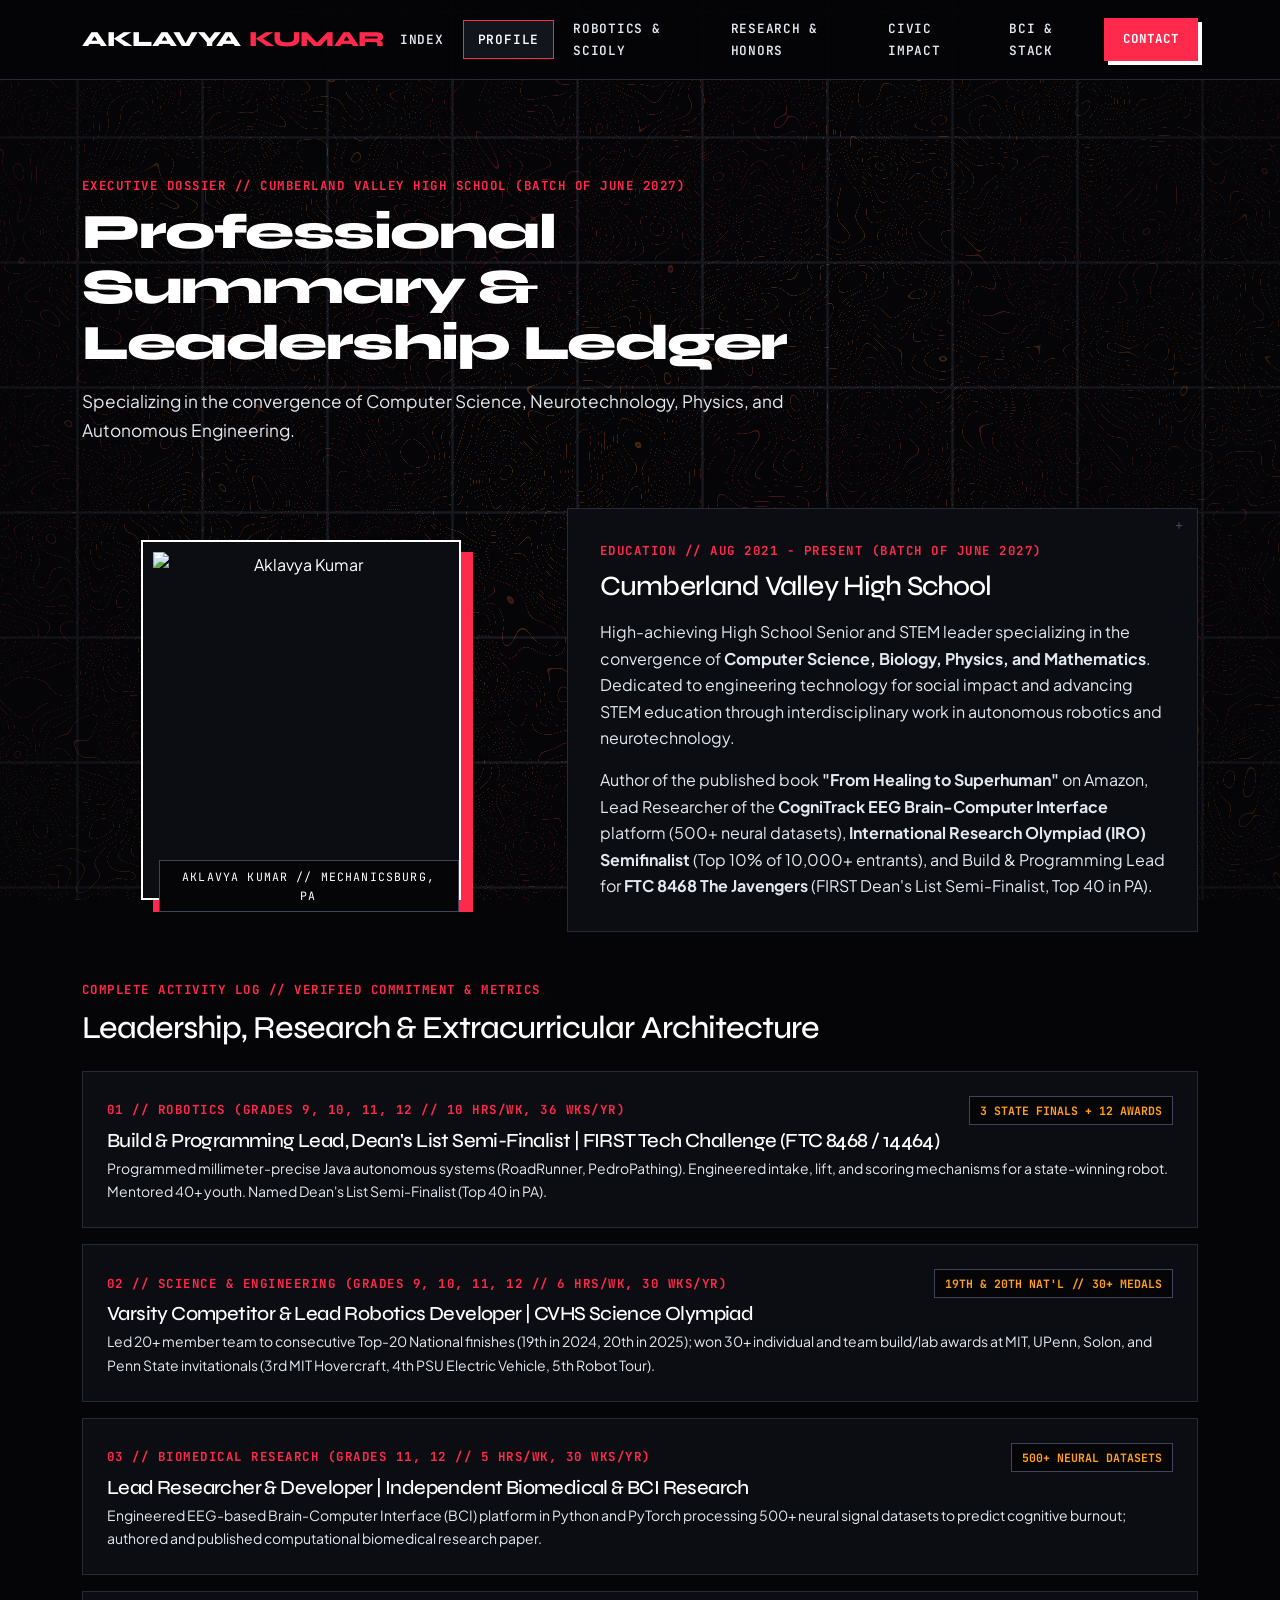
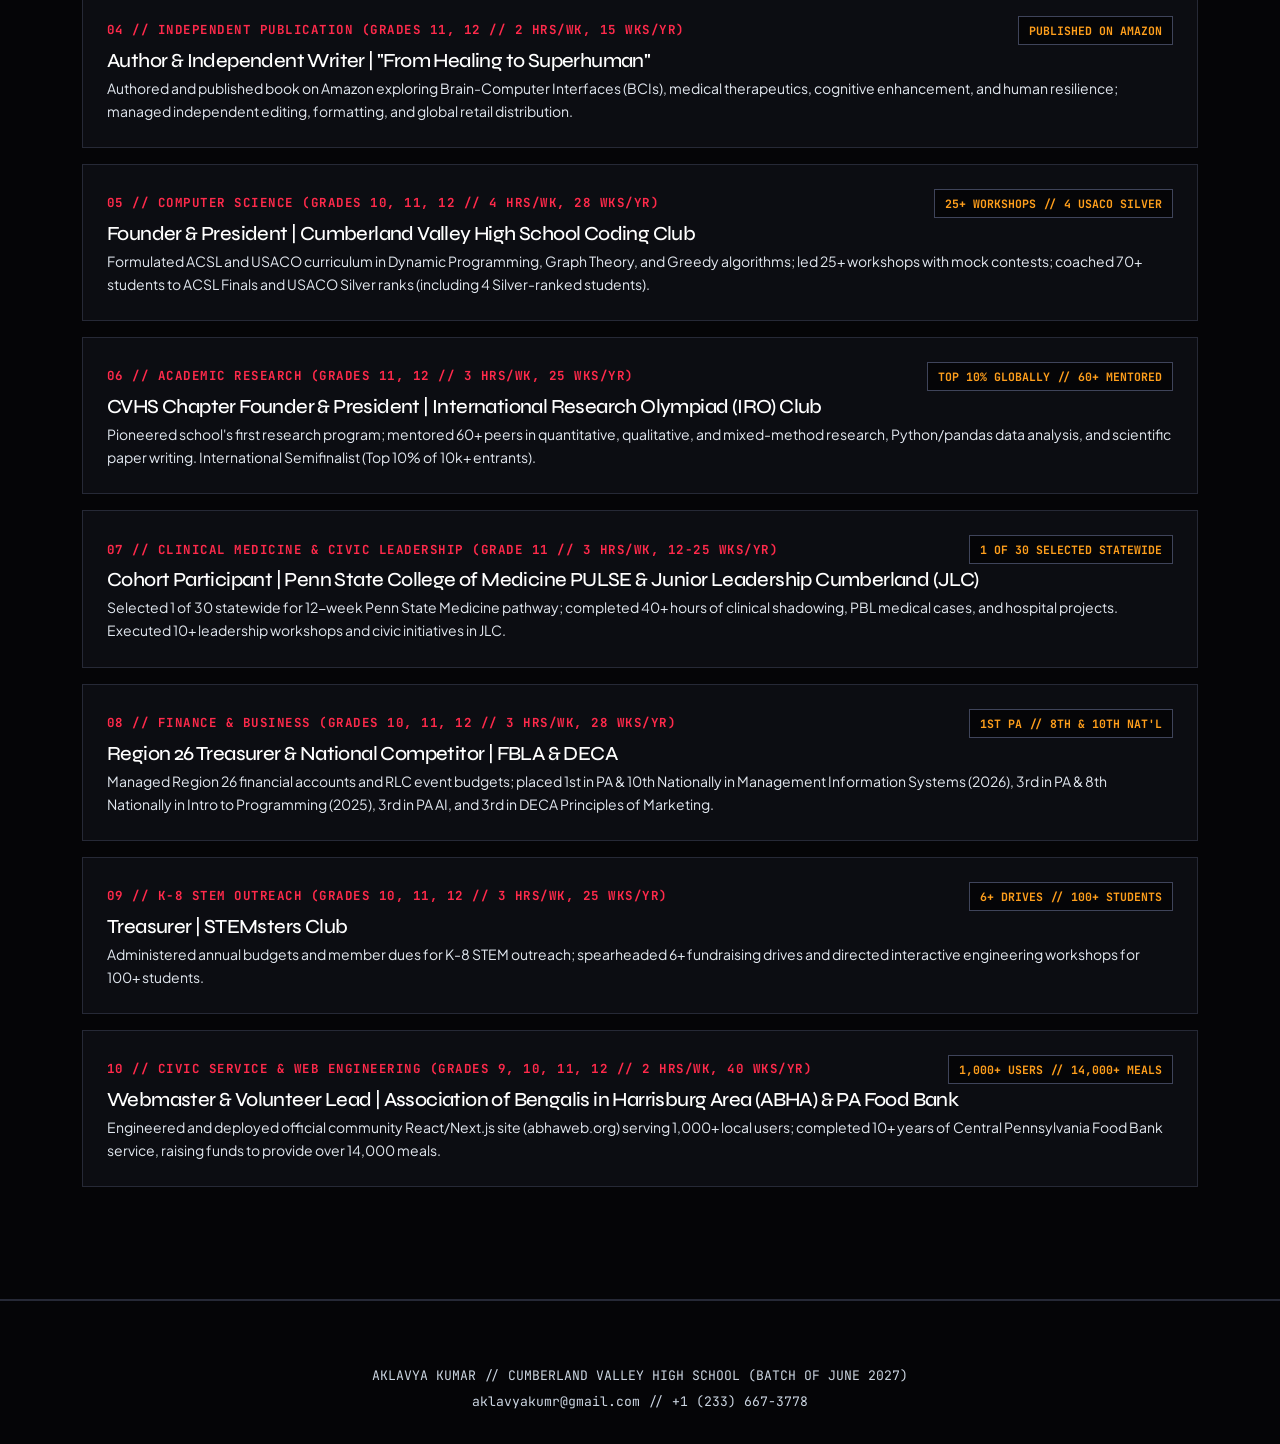
==== about.html @ c4efcb8f "Redesign with 3D WebGL GLSL topographic shader, solid architectural panels, and complete resume/Comm" ====
<!DOCTYPE html>
<html lang="en">
<head>
    <meta charset="UTF-8">
    <meta name="viewport" content="width=device-width, initial-scale=1.0">
    <meta name="description" content="About Aklavya Kumar | High School Senior (Batch of June 2027) at Cumberland Valley High School, Mechanicsburg PA. Complete Common App Activities & Executive Summary.">
    <title>Aklavya Kumar | Executive Profile &amp; Activity Ledger</title>

    <link rel="preconnect" href="https://fonts.googleapis.com">
    <link rel="preconnect" href="https://fonts.gstatic.com" crossorigin>
    <link href="https://fonts.googleapis.com/css2?family=JetBrains+Mono:wght@500;600;700&family=Plus+Jakarta+Sans:wght@400;500;600;700;800&family=Syne:wght@700;800&display=swap" rel="stylesheet">

    <link href="https://cdn.jsdelivr.net/npm/bootstrap@5.3.3/dist/css/bootstrap.min.css" rel="stylesheet">
    <link rel="stylesheet" href="https://cdnjs.cloudflare.com/ajax/libs/font-awesome/6.5.2/css/all.min.css">
    <link rel="stylesheet" href="style.css">
</head>
<body>
    <div id="scroll-progress-bar" class="scroll-progress-bar"></div>
    <canvas id="shader-canvas"></canvas>

    <!-- Navigation Bar -->
    <nav class="navbar-custom">
        <div class="container d-flex align-items-center justify-content-between">
            <a href="index.html" class="navbar-brand-custom">AKLAVYA <span>KUMAR</span></a>
            <div class="d-none d-lg-flex align-items-center gap-1">
                <a href="index.html" class="nav-link-custom">Index</a>
                <a href="about.html" class="nav-link-custom active">Profile</a>
                <a href="stem.html" class="nav-link-custom">Robotics &amp; SciOly</a>
                <a href="academics.html" class="nav-link-custom">Research &amp; Honors</a>
                <a href="community.html" class="nav-link-custom">Civic Impact</a>
                <a href="aspirations.html" class="nav-link-custom">BCI &amp; Stack</a>
            </div>
            <div class="d-flex align-items-center gap-2">
                <a href="contact.html" class="btn-arch-primary btn-arch-sm d-none d-sm-inline-flex">Contact</a>
                <button class="mobile-nav-toggle" id="mobile-nav-toggle" aria-label="Open navigation menu"><i class="fas fa-bars"></i></button>
            </div>
        </div>
    </nav>

    <!-- Mobile Navigation Drawer -->
    <div id="mobile-drawer-overlay" class="mobile-drawer-overlay"></div>
    <div id="mobile-drawer" class="mobile-drawer">
        <div class="mobile-drawer-header">
            <a href="index.html" class="navbar-brand-custom">AKLAVYA <span>KUMAR</span></a>
            <button id="mobile-drawer-close" class="mobile-drawer-close" aria-label="Close menu"><i class="fas fa-times"></i></button>
        </div>
        <div class="mobile-drawer-nav">
            <a href="index.html" class="mobile-drawer-link"><i class="fas fa-terminal"></i> Index</a>
            <a href="about.html" class="mobile-drawer-link active"><i class="fas fa-id-card"></i> Profile</a>
            <a href="stem.html" class="mobile-drawer-link"><i class="fas fa-gears"></i> Robotics &amp; SciOly</a>
            <a href="academics.html" class="mobile-drawer-link"><i class="fas fa-award"></i> Research &amp; Honors</a>
            <a href="community.html" class="mobile-drawer-link"><i class="fas fa-building-columns"></i> Civic Impact</a>
            <a href="aspirations.html" class="mobile-drawer-link"><i class="fas fa-wave-square"></i> BCI &amp; Stack</a>
            <a href="contact.html" class="mobile-drawer-link"><i class="fas fa-paper-plane"></i> Contact</a>
        </div>
        <div class="mobile-drawer-footer">
            <a href="contact.html" class="btn-arch-primary w-100 justify-content-center mb-3">Direct Inquiry</a>
        </div>
    </div>

    <section class="section-padding">
        <div class="container">
            <div class="section-header">
                <span class="mono-label">EXECUTIVE DOSSIER // CUMBERLAND VALLEY HIGH SCHOOL (BATCH OF JUNE 2027)</span>
                <h1 class="section-title">Professional Summary &amp; Leadership Ledger</h1>
                <p class="section-desc">Specializing in the convergence of Computer Science, Neurotechnology, Physics, and Autonomous Engineering.</p>
            </div>

            <!-- Portrait & Professional Summary -->
            <div class="row align-items-center g-4 g-lg-5 mb-5">
                <div class="col-lg-5 text-center order-1">
                    <div class="profile-frame">
                        <img src="img/aklavya.jpg" alt="Aklavya Kumar" class="profile-img-main">
                        <div class="profile-caption">AKLAVYA KUMAR // MECHANICSBURG, PA</div>
                    </div>
                </div>
                <div class="col-lg-7 order-2">
                    <div class="arch-panel">
                        <span class="mono-label">EDUCATION // AUG 2021 - PRESENT (BATCH OF JUNE 2027)</span>
                        <h2 class="h3 mb-3">Cumberland Valley High School</h2>
                        <p class="mb-3">
                            High-achieving High School Senior and STEM leader specializing in the convergence of <strong>Computer Science, Biology, Physics, and Mathematics</strong>. Dedicated to engineering technology for social impact and advancing STEM education through interdisciplinary work in autonomous robotics and neurotechnology.
                        </p>
                        <p class="mb-0">
                            Author of the published book <strong>"From Healing to Superhuman"</strong> on Amazon, Lead Researcher of the <strong>CogniTrack EEG Brain-Computer Interface</strong> platform (500+ neural datasets), <strong>International Research Olympiad (IRO) Semifinalist</strong> (Top 10% of 10,000+ entrants), and Build &amp; Programming Lead for <strong>FTC 8468 The Javengers</strong> (FIRST Dean's List Semi-Finalist, Top 40 in PA).
                        </p>
                    </div>
                </div>
            </div>

            <!-- Complete 10-Activity Ledger (From Common App & Resume PDFs) -->
            <div class="section-header mt-5 mb-4">
                <span class="mono-label">COMPLETE ACTIVITY LOG // VERIFIED COMMITMENT &amp; METRICS</span>
                <h2 class="h2">Leadership, Research &amp; Extracurricular Architecture</h2>
            </div>

            <div class="row g-3">
                <div class="col-12">
                    <div class="ledger-row">
                        <div class="d-flex flex-wrap justify-content-between align-items-center mb-1">
                            <span class="mono-label mb-0">01 // ROBOTICS (GRADES 9, 10, 11, 12 // 10 HRS/WK, 36 WKS/YR)</span>
                            <span class="ledger-badge">3 STATE FINALS + 12 AWARDS</span>
                        </div>
                        <h3 class="h5 text-white mb-1">Build &amp; Programming Lead, Dean's List Semi-Finalist | FIRST Tech Challenge (FTC 8468 / 14464)</h3>
                        <p class="mb-0 small">Programmed millimeter-precise Java autonomous systems (RoadRunner, PedroPathing). Engineered intake, lift, and scoring mechanisms for a state-winning robot. Mentored 40+ youth. Named Dean's List Semi-Finalist (Top 40 in PA).</p>
                    </div>

                    <div class="ledger-row">
                        <div class="d-flex flex-wrap justify-content-between align-items-center mb-1">
                            <span class="mono-label mb-0">02 // SCIENCE &amp; ENGINEERING (GRADES 9, 10, 11, 12 // 6 HRS/WK, 30 WKS/YR)</span>
                            <span class="ledger-badge">19TH &amp; 20TH NAT'L // 30+ MEDALS</span>
                        </div>
                        <h3 class="h5 text-white mb-1">Varsity Competitor &amp; Lead Robotics Developer | CVHS Science Olympiad</h3>
                        <p class="mb-0 small">Led 20+ member team to consecutive Top-20 National finishes (19th in 2024, 20th in 2025); won 30+ individual and team build/lab awards at MIT, UPenn, Solon, and Penn State invitationals (3rd MIT Hovercraft, 4th PSU Electric Vehicle, 5th Robot Tour).</p>
                    </div>

                    <div class="ledger-row">
                        <div class="d-flex flex-wrap justify-content-between align-items-center mb-1">
                            <span class="mono-label mb-0">03 // BIOMEDICAL RESEARCH (GRADES 11, 12 // 5 HRS/WK, 30 WKS/YR)</span>
                            <span class="ledger-badge">500+ NEURAL DATASETS</span>
                        </div>
                        <h3 class="h5 text-white mb-1">Lead Researcher &amp; Developer | Independent Biomedical &amp; BCI Research</h3>
                        <p class="mb-0 small">Engineered EEG-based Brain-Computer Interface (BCI) platform in Python and PyTorch processing 500+ neural signal datasets to predict cognitive burnout; authored and published computational biomedical research paper.</p>
                    </div>

                    <div class="ledger-row">
                        <div class="d-flex flex-wrap justify-content-between align-items-center mb-1">
                            <span class="mono-label mb-0">04 // INDEPENDENT PUBLICATION (GRADES 11, 12 // 2 HRS/WK, 15 WKS/YR)</span>
                            <span class="ledger-badge">PUBLISHED ON AMAZON</span>
                        </div>
                        <h3 class="h5 text-white mb-1">Author &amp; Independent Writer | "From Healing to Superhuman"</h3>
                        <p class="mb-0 small">Authored and published book on Amazon exploring Brain-Computer Interfaces (BCIs), medical therapeutics, cognitive enhancement, and human resilience; managed independent editing, formatting, and global retail distribution.</p>
                    </div>

                    <div class="ledger-row">
                        <div class="d-flex flex-wrap justify-content-between align-items-center mb-1">
                            <span class="mono-label mb-0">05 // COMPUTER SCIENCE (GRADES 10, 11, 12 // 4 HRS/WK, 28 WKS/YR)</span>
                            <span class="ledger-badge">25+ WORKSHOPS // 4 USACO SILVER</span>
                        </div>
                        <h3 class="h5 text-white mb-1">Founder &amp; President | Cumberland Valley High School Coding Club</h3>
                        <p class="mb-0 small">Formulated ACSL and USACO curriculum in Dynamic Programming, Graph Theory, and Greedy algorithms; led 25+ workshops with mock contests; coached 70+ students to ACSL Finals and USACO Silver ranks (including 4 Silver-ranked students).</p>
                    </div>

                    <div class="ledger-row">
                        <div class="d-flex flex-wrap justify-content-between align-items-center mb-1">
                            <span class="mono-label mb-0">06 // ACADEMIC RESEARCH (GRADES 11, 12 // 3 HRS/WK, 25 WKS/YR)</span>
                            <span class="ledger-badge">TOP 10% GLOBALLY // 60+ MENTORED</span>
                        </div>
                        <h3 class="h5 text-white mb-1">CVHS Chapter Founder &amp; President | International Research Olympiad (IRO) Club</h3>
                        <p class="mb-0 small">Pioneered school's first research program; mentored 60+ peers in quantitative, qualitative, and mixed-method research, Python/pandas data analysis, and scientific paper writing. International Semifinalist (Top 10% of 10k+ entrants).</p>
                    </div>

                    <div class="ledger-row">
                        <div class="d-flex flex-wrap justify-content-between align-items-center mb-1">
                            <span class="mono-label mb-0">07 // CLINICAL MEDICINE &amp; CIVIC LEADERSHIP (GRADE 11 // 3 HRS/WK, 12-25 WKS/YR)</span>
                            <span class="ledger-badge">1 OF 30 SELECTED STATEWIDE</span>
                        </div>
                        <h3 class="h5 text-white mb-1">Cohort Participant | Penn State College of Medicine PULSE &amp; Junior Leadership Cumberland (JLC)</h3>
                        <p class="mb-0 small">Selected 1 of 30 statewide for 12-week Penn State Medicine pathway; completed 40+ hours of clinical shadowing, PBL medical cases, and hospital projects. Executed 10+ leadership workshops and civic initiatives in JLC.</p>
                    </div>

                    <div class="ledger-row">
                        <div class="d-flex flex-wrap justify-content-between align-items-center mb-1">
                            <span class="mono-label mb-0">08 // FINANCE &amp; BUSINESS (GRADES 10, 11, 12 // 3 HRS/WK, 28 WKS/YR)</span>
                            <span class="ledger-badge">1ST PA // 8TH &amp; 10TH NAT'L</span>
                        </div>
                        <h3 class="h5 text-white mb-1">Region 26 Treasurer &amp; National Competitor | FBLA &amp; DECA</h3>
                        <p class="mb-0 small">Managed Region 26 financial accounts and RLC event budgets; placed 1st in PA &amp; 10th Nationally in Management Information Systems (2026), 3rd in PA &amp; 8th Nationally in Intro to Programming (2025), 3rd in PA AI, and 3rd in DECA Principles of Marketing.</p>
                    </div>

                    <div class="ledger-row">
                        <div class="d-flex flex-wrap justify-content-between align-items-center mb-1">
                            <span class="mono-label mb-0">09 // K-8 STEM OUTREACH (GRADES 10, 11, 12 // 3 HRS/WK, 25 WKS/YR)</span>
                            <span class="ledger-badge">6+ DRIVES // 100+ STUDENTS</span>
                        </div>
                        <h3 class="h5 text-white mb-1">Treasurer | STEMsters Club</h3>
                        <p class="mb-0 small">Administered annual budgets and member dues for K-8 STEM outreach; spearheaded 6+ fundraising drives and directed interactive engineering workshops for 100+ students.</p>
                    </div>

                    <div class="ledger-row">
                        <div class="d-flex flex-wrap justify-content-between align-items-center mb-1">
                            <span class="mono-label mb-0">10 // CIVIC SERVICE &amp; WEB ENGINEERING (GRADES 9, 10, 11, 12 // 2 HRS/WK, 40 WKS/YR)</span>
                            <span class="ledger-badge">1,000+ USERS // 14,000+ MEALS</span>
                        </div>
                        <h3 class="h5 text-white mb-1">Webmaster &amp; Volunteer Lead | Association of Bengalis in Harrisburg Area (ABHA) &amp; PA Food Bank</h3>
                        <p class="mb-0 small">Engineered and deployed official community React/Next.js site (abhaweb.org) serving 1,000+ local users; completed 10+ years of Central Pennsylvania Food Bank service, raising funds to provide over 14,000 meals.</p>
                    </div>
                </div>
            </div>
        </div>
    </section>

    <button id="back-to-top" aria-label="Back to top"><i class="fas fa-arrow-up"></i></button>

    <footer>
        <div class="container text-center">
            <p class="mono-meta mb-1">AKLAVYA KUMAR // CUMBERLAND VALLEY HIGH SCHOOL (BATCH OF JUNE 2027)</p>
            <p class="mono-meta mb-0">aklavyakumr@gmail.com // +1 (233) 667-3778</p>
        </div>
    </footer>

    <script src="https://cdn.jsdelivr.net/npm/bootstrap@5.3.3/dist/js/bootstrap.bundle.min.js"></script>
    <script src="main.js"></script>
</body>
</html>
---- style.css ----
/* ==========================================================================
   Aklavya Kumar Portfolio - Architectural High-Contrast Design System
   Powered by Real-Time 3D WebGL GLSL Shaders & Strict Anti-Cliche Typography
   ========================================================================== */

:root {
    /* High-Contrast Architectural Palette (Zero Purple/Blue Gradients, Zero Low-Contrast) */
    --bg-obsidian: #050507;
    --bg-panel: #0c0d12;
    --bg-panel-elevated: #13151d;
    --bg-surface-solid: #090a0e;

    --accent-crimson: #ff2a4b;
    --accent-amber: #ff9f1c;
    --accent-emerald: #10b981;

    --text-pure: #ffffff;
    --text-high: #e2e8f0;
    --text-mid: #cbd5e1;

    --border-hairline: #262936;
    --border-strong: #3f445a;
    --border-active: #ff2a4b;

    /* Typography: Syne + Plus Jakarta Sans + JetBrains Mono (No Inter, No Space Grotesk) */
    --font-display: 'Syne', sans-serif;
    --font-sans: 'Plus Jakarta Sans', sans-serif;
    --font-mono: 'JetBrains Mono', monospace;

    /* Strict 8px Spatial Grid System */
    --space-1: 8px;
    --space-2: 16px;
    --space-3: 24px;
    --space-4: 32px;
    --space-6: 48px;
    --space-8: 64px;
    --space-12: 96px;
}

/* --- Global Reset & Strict Viewport Lock --- */
*, *::before, *::after {
    box-sizing: border-box;
    margin: 0;
    padding: 0;
}

html {
    scroll-behavior: smooth;
    font-size: 16px;
    overflow-x: hidden !important;
    max-width: 100vw;
    width: 100%;
    background-color: var(--bg-obsidian);
}

body {
    background-color: var(--bg-obsidian);
    color: var(--text-pure);
    font-family: var(--font-sans);
    line-height: 1.65;
    overflow-x: hidden !important;
    max-width: 100vw;
    width: 100%;
    position: relative;
    padding-top: 80px;
    -webkit-font-smoothing: antialiased;
}

section, header, footer, nav {
    max-width: 100vw;
    overflow-x: hidden;
    position: relative;
    z-index: 2;
}

/* --- Real-Time 3D WebGL GLSL Shader Canvas --- */
#shader-canvas {
    position: fixed;
    top: 0;
    left: 0;
    width: 100vw;
    height: 100vh;
    pointer-events: none;
    z-index: 0;
    display: block;
}

/* Top Progress Bar (Solid Crimson, No Purple/Blue Gradient) */
.scroll-progress-bar {
    position: fixed;
    top: 0;
    left: 0;
    height: 3px;
    background: var(--accent-crimson);
    z-index: 3000;
    width: 0%;
}

/* --- High-Contrast Typography (Zero Gradient Hero Text, Zero Serif Italics) --- */
h1, h2, h3, h4, h5, h6 {
    font-family: var(--font-display);
    font-weight: 800;
    color: var(--text-pure);
    letter-spacing: -0.03em;
    line-height: 1.12;
    word-wrap: break-word;
}

p, li {
    color: var(--text-high);
    font-size: 1rem;
}

a {
    color: var(--text-pure);
    text-decoration: none;
    transition: transform 0.15s ease, border-color 0.15s ease, background-color 0.15s ease, color 0.15s ease;
}

.mono-label {
    font-family: var(--font-mono);
    font-size: 0.78rem;
    text-transform: uppercase;
    letter-spacing: 0.12em;
    color: var(--accent-crimson);
    font-weight: 700;
    display: block;
    margin-bottom: var(--space-1);
}

.mono-meta {
    font-family: var(--font-mono);
    font-size: 0.82rem;
    color: var(--text-mid);
}

/* --- Architectural Solid Panels (Zero Glassmorphism, Zero Colored Left Borders) --- */
.arch-panel {
    background-color: var(--bg-panel);
    border: 1px solid var(--border-hairline);
    padding: var(--space-4);
    position: relative;
    transition: transform 0.2s cubic-bezier(0.16, 1, 0.3, 1), border-color 0.2s ease, box-shadow 0.2s ease;
}

.arch-panel:hover {
    border-color: var(--border-active);
    transform: translateY(-4px);
    box-shadow: 6px 6px 0px var(--accent-crimson);
}

/* Corner Technical Crosshairs on Panels */
.arch-panel::after {
    content: '+';
    position: absolute;
    top: 10px;
    right: 14px;
    font-family: var(--font-mono);
    font-size: 0.85rem;
    color: var(--border-strong);
    line-height: 1;
    pointer-events: none;
}

.arch-panel:hover::after {
    color: var(--accent-crimson);
}

/* --- Navigation Bar (Solid Architectural Header) --- */
.navbar-custom {
    position: fixed;
    top: 0;
    left: 0;
    right: 0;
    height: 80px;
    background-color: rgba(5, 5, 7, 0.94);
    border-bottom: 1px solid var(--border-hairline);
    z-index: 2000;
    display: flex;
    align-items: center;
}

.navbar-brand-custom {
    font-family: var(--font-display);
    font-size: 1.35rem;
    font-weight: 800;
    color: var(--text-pure);
    letter-spacing: -0.02em;
    display: flex;
    align-items: center;
    gap: 8px;
}

.navbar-brand-custom span {
    color: var(--accent-crimson);
}

.nav-link-custom {
    font-family: var(--font-mono);
    color: var(--text-high);
    font-weight: 600;
    font-size: 0.8rem;
    text-transform: uppercase;
    letter-spacing: 0.06em;
    padding: 8px 14px;
    border: 1px solid transparent;
}

.nav-link-custom:hover,
.nav-link-custom.active {
    color: var(--text-pure);
    background-color: var(--bg-panel-elevated);
    border-color: var(--accent-crimson);
}

/* --- Tactile Mechanical Buttons (No Button Fade on Hover) --- */
.btn-arch-primary {
    background-color: var(--accent-crimson);
    color: var(--text-pure) !important;
    font-family: var(--font-mono);
    font-weight: 700;
    font-size: 0.85rem;
    text-transform: uppercase;
    letter-spacing: 0.08em;
    padding: 14px 28px;
    border: 1px solid var(--accent-crimson);
    display: inline-flex;
    align-items: center;
    gap: 10px;
    cursor: pointer;
    box-shadow: 4px 4px 0px #ffffff;
}

.btn-arch-primary:hover {
    background-color: #ffffff;
    color: var(--bg-obsidian) !important;
    border-color: #ffffff;
    transform: translate(-2px, -2px);
    box-shadow: 6px 6px 0px var(--accent-crimson);
}

.btn-arch-secondary {
    background-color: var(--bg-panel);
    color: var(--text-pure) !important;
    font-family: var(--font-mono);
    font-weight: 700;
    font-size: 0.85rem;
    text-transform: uppercase;
    letter-spacing: 0.08em;
    padding: 14px 28px;
    border: 1px solid var(--border-strong);
    display: inline-flex;
    align-items: center;
    gap: 10px;
    cursor: pointer;
}

.btn-arch-secondary:hover {
    border-color: var(--text-pure);
    background-color: var(--bg-panel-elevated);
    transform: translate(-2px, -2px);
    box-shadow: 4px 4px 0px var(--accent-crimson);
}

.btn-arch-sm {
    padding: 10px 18px;
    font-size: 0.78rem;
}

/* --- Mobile Navigation Drawer --- */
.mobile-nav-toggle {
    display: none;
    background-color: var(--bg-panel);
    border: 1px solid var(--border-strong);
    color: var(--text-pure);
    width: 44px;
    height: 44px;
    font-size: 1.15rem;
    cursor: pointer;
    align-items: center;
    justify-content: center;
}

.mobile-nav-toggle:hover {
    border-color: var(--accent-crimson);
    color: var(--accent-crimson);
}

.mobile-drawer-overlay {
    position: fixed;
    inset: 0;
    background-color: rgba(0, 0, 0, 0.85);
    z-index: 2400;
    opacity: 0;
    visibility: hidden;
    transition: opacity 0.25s ease;
}

.mobile-drawer-overlay.active {
    opacity: 1;
    visibility: visible;
}

.mobile-drawer {
    position: fixed;
    top: 0;
    right: 0;
    width: 300px;
    max-width: 84vw;
    height: 100vh;
    background-color: var(--bg-panel);
    border-left: 2px solid var(--accent-crimson);
    z-index: 2500;
    padding: var(--space-3);
    display: flex;
    flex-direction: column;
    justify-content: space-between;
    transform: translateX(100%);
    transition: transform 0.25s cubic-bezier(0.16, 1, 0.3, 1);
    overflow-y: auto;
}

.mobile-drawer.active {
    transform: translateX(0);
}

.mobile-drawer-header {
    display: flex;
    align-items: center;
    justify-content: space-between;
    padding-bottom: var(--space-2);
    border-bottom: 1px solid var(--border-hairline);
}

.mobile-drawer-close {
    background-color: var(--bg-panel-elevated);
    border: 1px solid var(--border-strong);
    color: var(--text-pure);
    width: 38px;
    height: 38px;
    cursor: pointer;
    display: flex;
    align-items: center;
    justify-content: center;
}

.mobile-drawer-nav {
    display: flex;
    flex-direction: column;
    gap: 8px;
    margin: var(--space-3) 0;
}

.mobile-drawer-link {
    font-family: var(--font-mono);
    color: var(--text-high);
    font-weight: 700;
    font-size: 0.9rem;
    text-transform: uppercase;
    padding: 12px 16px;
    border: 1px solid transparent;
    display: flex;
    align-items: center;
    gap: 12px;
}

.mobile-drawer-link i {
    width: 20px;
    color: var(--accent-crimson);
}

.mobile-drawer-link:hover,
.mobile-drawer-link.active {
    color: var(--text-pure);
    background-color: var(--bg-panel-elevated);
    border-color: var(--accent-crimson);
}

.mobile-drawer-footer {
    padding-top: var(--space-2);
    border-top: 1px solid var(--border-hairline);
}

/* --- Hero Section (No Badge Above Headline, Solid High-Contrast Headline) --- */
.hero-section {
    min-height: calc(100vh - 80px);
    display: flex;
    align-items: center;
    padding: var(--space-8) 0;
    border-bottom: 1px solid var(--border-hairline);
}

.hero-title {
    font-size: clamp(2.4rem, 5.2vw, 4.4rem);
    color: var(--text-pure);
    margin-bottom: var(--space-2);
    letter-spacing: -0.035em;
}

.hero-title .accent-solid {
    color: var(--accent-crimson);
    text-decoration: underline;
    text-decoration-thickness: 4px;
    text-underline-offset: 8px;
}

.hero-subtitle {
    font-family: var(--font-mono);
    font-size: 1.05rem;
    color: var(--accent-amber);
    font-weight: 600;
    min-height: 2rem;
    margin-bottom: var(--space-3);
}

.hero-bio {
    color: var(--text-high);
    font-size: 1.08rem;
    max-width: 640px;
    margin-bottom: var(--space-4);
    line-height: 1.7;
}

/* Architectural Portrait Frame */
.profile-frame {
    position: relative;
    width: 320px;
    height: 360px;
    max-width: 85vw;
    margin: 0 auto;
    border: 2px solid var(--text-pure);
    background-color: var(--bg-panel);
    padding: 10px;
    box-shadow: 12px 12px 0px var(--accent-crimson);
}

.profile-img-main {
    width: 100%;
    height: 100%;
    object-fit: cover;
    display: block;
    filter: contrast(1.06);
}

.profile-caption {
    font-family: var(--font-mono);
    font-size: 0.72rem;
    text-transform: uppercase;
    letter-spacing: 0.1em;
    background-color: var(--bg-obsidian);
    color: var(--text-pure);
    border: 1px solid var(--border-strong);
    padding: 6px 12px;
    position: absolute;
    bottom: -14px;
    left: 16px;
}

/* --- Telemetry Ledger Bar (Replaces Generic Stat Boxes) --- */
.telemetry-bar {
    background-color: var(--bg-surface-solid);
    border-bottom: 1px solid var(--border-hairline);
    padding: var(--space-4) 0;
}

.telemetry-grid {
    display: grid;
    grid-template-columns: repeat(6, 1fr);
    border: 1px solid var(--border-hairline);
    background-color: var(--bg-panel);
}

.telemetry-cell {
    padding: var(--space-3);
    border-right: 1px solid var(--border-hairline);
    text-align: left;
}

.telemetry-cell:last-child {
    border-right: none;
}

.telemetry-num {
    font-family: var(--font-display);
    font-size: 2.2rem;
    font-weight: 800;
    color: var(--text-pure);
    line-height: 1;
    margin-bottom: 6px;
}

.telemetry-num span {
    color: var(--accent-crimson);
}

.telemetry-label {
    font-family: var(--font-mono);
    font-size: 0.72rem;
    color: var(--text-mid);
    text-transform: uppercase;
    letter-spacing: 0.06em;
}

/* --- Section Formatting (Strict 96px Vertical Spacing, No Scroll Fade-In) --- */
.section-padding {
    padding: var(--space-12) 0;
    border-bottom: 1px solid var(--border-hairline);
}

.section-header {
    margin-bottom: var(--space-8);
    max-width: 780px;
}

.section-title {
    font-size: clamp(2rem, 4vw, 3.1rem);
    color: var(--text-pure);
    margin-bottom: var(--space-2);
}

.section-desc {
    color: var(--text-high);
    font-size: 1.08rem;
}

/* --- Projects Showcase Hub --- */
.showcase-controls {
    display: flex;
    flex-wrap: wrap;
    align-items: center;
    justify-content: space-between;
    gap: var(--space-2);
    margin-bottom: var(--space-6);
    padding: var(--space-2);
    background-color: var(--bg-panel);
    border: 1px solid var(--border-hairline);
}

.filter-pills {
    display: flex;
    flex-wrap: wrap;
    gap: 8px;
}

.filter-btn {
    background-color: var(--bg-obsidian);
    border: 1px solid var(--border-strong);
    color: var(--text-high);
    font-family: var(--font-mono);
    padding: 8px 16px;
    font-weight: 600;
    font-size: 0.78rem;
    text-transform: uppercase;
    letter-spacing: 0.05em;
    cursor: pointer;
}

.filter-btn:hover,
.filter-btn.active {
    background-color: var(--accent-crimson);
    border-color: var(--accent-crimson);
    color: var(--text-pure);
}

.search-box {
    position: relative;
    min-width: 280px;
}

.search-box input {
    width: 100%;
    background-color: var(--bg-obsidian);
    border: 1px solid var(--border-strong);
    padding: 9px 16px 9px 38px;
    color: var(--text-pure);
    font-family: var(--font-mono);
    font-size: 0.82rem;
    outline: none;
}

.search-box input:focus {
    border-color: var(--accent-crimson);
}

.search-box i {
    position: absolute;
    left: 14px;
    top: 50%;
    transform: translateY(-50%);
    color: var(--text-mid);
    font-size: 0.85rem;
}

/* Architectural Project Card */
.project-card {
    height: 100%;
    display: flex;
    flex-direction: column;
    background-color: var(--bg-panel);
    border: 1px solid var(--border-hairline);
    padding: 0;
    transition: transform 0.2s ease, border-color 0.2s ease, box-shadow 0.2s ease;
}

.project-card:hover {
    border-color: var(--accent-crimson);
    transform: translateY(-4px);
    box-shadow: 6px 6px 0px var(--accent-crimson);
}

.project-img-wrapper {
    position: relative;
    height: 210px;
    overflow: hidden;
    border-bottom: 1px solid var(--border-hairline);
    background-color: var(--bg-obsidian);
}

.project-img {
    width: 100%;
    height: 100%;
    object-fit: cover;
    transition: transform 0.4s ease;
}

.project-card:hover .project-img {
    transform: scale(1.04);
}

.project-status-badge {
    position: absolute;
    top: 12px;
    right: 12px;
    background-color: var(--bg-obsidian);
    border: 1px solid var(--accent-crimson);
    color: var(--text-pure);
    font-family: var(--font-mono);
    padding: 4px 10px;
    font-size: 0.7rem;
    font-weight: 700;
    text-transform: uppercase;
}

.project-body {
    padding: var(--space-3);
    display: flex;
    flex-direction: column;
    flex-grow: 1;
}

.project-category-tag {
    font-family: var(--font-mono);
    color: var(--accent-crimson);
    font-size: 0.72rem;
    font-weight: 700;
    text-transform: uppercase;
    letter-spacing: 0.08em;
    margin-bottom: 6px;
}

.project-title {
    font-size: 1.25rem;
    margin-bottom: 10px;
    color: var(--text-pure);
}

.project-desc {
    color: var(--text-high);
    font-size: 0.92rem;
    margin-bottom: var(--space-2);
    flex-grow: 1;
}

.tech-tags {
    display: flex;
    flex-wrap: wrap;
    gap: 6px;
    margin-bottom: var(--space-3);
}

.tech-pill {
    background-color: var(--bg-obsidian);
    border: 1px solid var(--border-strong);
    color: var(--text-mid);
    font-family: var(--font-mono);
    padding: 3px 8px;
    font-size: 0.72rem;
    font-weight: 600;
}

.btn-project-details {
    background-color: var(--bg-obsidian);
    border: 1px solid var(--text-pure);
    color: var(--text-pure);
    font-family: var(--font-mono);
    padding: 10px 14px;
    font-weight: 700;
    font-size: 0.78rem;
    text-transform: uppercase;
    letter-spacing: 0.06em;
    width: 100%;
    cursor: pointer;
    display: flex;
    align-items: center;
    justify-content: center;
    gap: 8px;
}

.btn-project-details:hover {
    background-color: var(--accent-crimson);
    border-color: var(--accent-crimson);
    color: var(--text-pure);
}

/* --- Structured Ledger Table (For Activities & Honors) --- */
.ledger-row {
    background-color: var(--bg-panel);
    border: 1px solid var(--border-hairline);
    padding: var(--space-3);
    margin-bottom: var(--space-2);
    transition: border-color 0.2s ease, transform 0.2s ease;
}

.ledger-row:hover {
    border-color: var(--accent-crimson);
    transform: translateX(4px);
}

.ledger-badge {
    font-family: var(--font-mono);
    font-size: 0.72rem;
    text-transform: uppercase;
    padding: 4px 10px;
    background-color: var(--bg-obsidian);
    border: 1px solid var(--border-strong);
    color: var(--accent-amber);
    font-weight: 700;
}

/* --- Project Modal --- */
.modal-overlay {
    position: fixed;
    inset: 0;
    background-color: rgba(0, 0, 0, 0.9);
    z-index: 3000;
    display: flex;
    align-items: center;
    justify-content: center;
    padding: var(--space-2);
    opacity: 0;
    visibility: hidden;
    transition: opacity 0.2s ease;
}

.modal-overlay.active {
    opacity: 1;
    visibility: visible;
}

.modal-content-arch {
    background-color: var(--bg-panel);
    border: 2px solid var(--accent-crimson);
    max-width: 720px;
    width: 100%;
    max-height: 90vh;
    overflow-y: auto;
    padding: var(--space-4);
    position: relative;
    box-shadow: 12px 12px 0px #000000;
}

.modal-close-btn {
    position: absolute;
    top: 16px;
    right: 16px;
    background-color: var(--bg-obsidian);
    border: 1px solid var(--border-strong);
    color: var(--text-pure);
    width: 36px;
    height: 36px;
    cursor: pointer;
    display: flex;
    align-items: center;
    justify-content: center;
}

.modal-close-btn:hover {
    background-color: var(--accent-crimson);
    border-color: var(--accent-crimson);
}

/* --- Skill Bars (High-Contrast Solid Fill) --- */
.skill-bar-wrapper {
    margin-bottom: var(--space-3);
}

.skill-header {
    display: flex;
    justify-content: space-between;
    margin-bottom: 8px;
    font-family: var(--font-mono);
    font-weight: 700;
    font-size: 0.85rem;
    color: var(--text-pure);
}

.skill-progress-bg {
    height: 10px;
    background-color: var(--bg-obsidian);
    border: 1px solid var(--border-strong);
    overflow: hidden;
}

.skill-progress-fill {
    height: 100%;
    background-color: var(--accent-crimson);
    width: 0%;
    transition: width 1s cubic-bezier(0.16, 1, 0.3, 1);
}

/* --- Contact Form --- */
.form-control-custom {
    background-color: var(--bg-obsidian);
    border: 1px solid var(--border-strong);
    padding: 14px 16px;
    color: var(--text-pure);
    font-family: var(--font-sans);
    width: 100%;
    outline: none;
    margin-bottom: var(--space-2);
}

.form-control-custom:focus {
    border-color: var(--accent-crimson);
}

/* --- Back to Top Button --- */
#back-to-top {
    position: fixed;
    bottom: 24px;
    right: 24px;
    width: 46px;
    height: 46px;
    background-color: var(--bg-panel);
    border: 1px solid var(--accent-crimson);
    color: var(--text-pure);
    display: flex;
    align-items: center;
    justify-content: center;
    font-size: 1.1rem;
    cursor: pointer;
    z-index: 2000;
    opacity: 0;
    visibility: hidden;
    box-shadow: 4px 4px 0px var(--accent-crimson);
}

#back-to-top.active {
    opacity: 1;
    visibility: visible;
}

#back-to-top:hover {
    background-color: var(--accent-crimson);
}

/* --- Footer --- */
footer {
    background-color: var(--bg-obsidian);
    border-top: 1px solid var(--border-hairline);
    padding: var(--space-8) 0 var(--space-4);
    text-align: center;
}

.social-links {
    display: flex;
    justify-content: center;
    gap: 12px;
    margin-bottom: var(--space-3);
}

.social-icon-btn {
    width: 44px;
    height: 44px;
    background-color: var(--bg-panel);
    border: 1px solid var(--border-strong);
    color: var(--text-pure);
    display: flex;
    align-items: center;
    justify-content: center;
    font-size: 1.1rem;
}

.social-icon-btn:hover {
    background-color: var(--accent-crimson);
    border-color: var(--accent-crimson);
    color: var(--text-pure);
    transform: translateY(-2px);
}

/* --- Responsive Breakpoints --- */
@media (max-width: 991px) {
    body { padding-top: 72px; }
    .mobile-nav-toggle { display: flex; }
    .hero-section { text-align: center; padding: var(--space-6) 0; }
    .hero-bio { margin: 0 auto var(--space-4); }
    .profile-frame { width: 260px; height: 290px; margin-bottom: var(--space-3); }
    .telemetry-grid { grid-template-columns: repeat(2, 1fr); }
    .telemetry-cell { border-bottom: 1px solid var(--border-hairline); }
    .showcase-controls { flex-direction: column; align-items: stretch; }
    .search-box { min-width: 100%; width: 100%; }
    .filter-pills {
        overflow-x: auto;
        white-space: nowrap;
        padding-bottom: 6px;
        flex-wrap: nowrap;
    }
    .filter-pills::-webkit-scrollbar { display: none; }
}

@media (max-width: 576px) {
    .hero-title { font-size: 2.15rem; }
    .section-padding { padding: var(--space-8) 0; }
    .btn-arch-primary, .btn-arch-secondary { width: 100%; justify-content: center; }
    .container { padding-left: 16px; padding-right: 16px; }
}
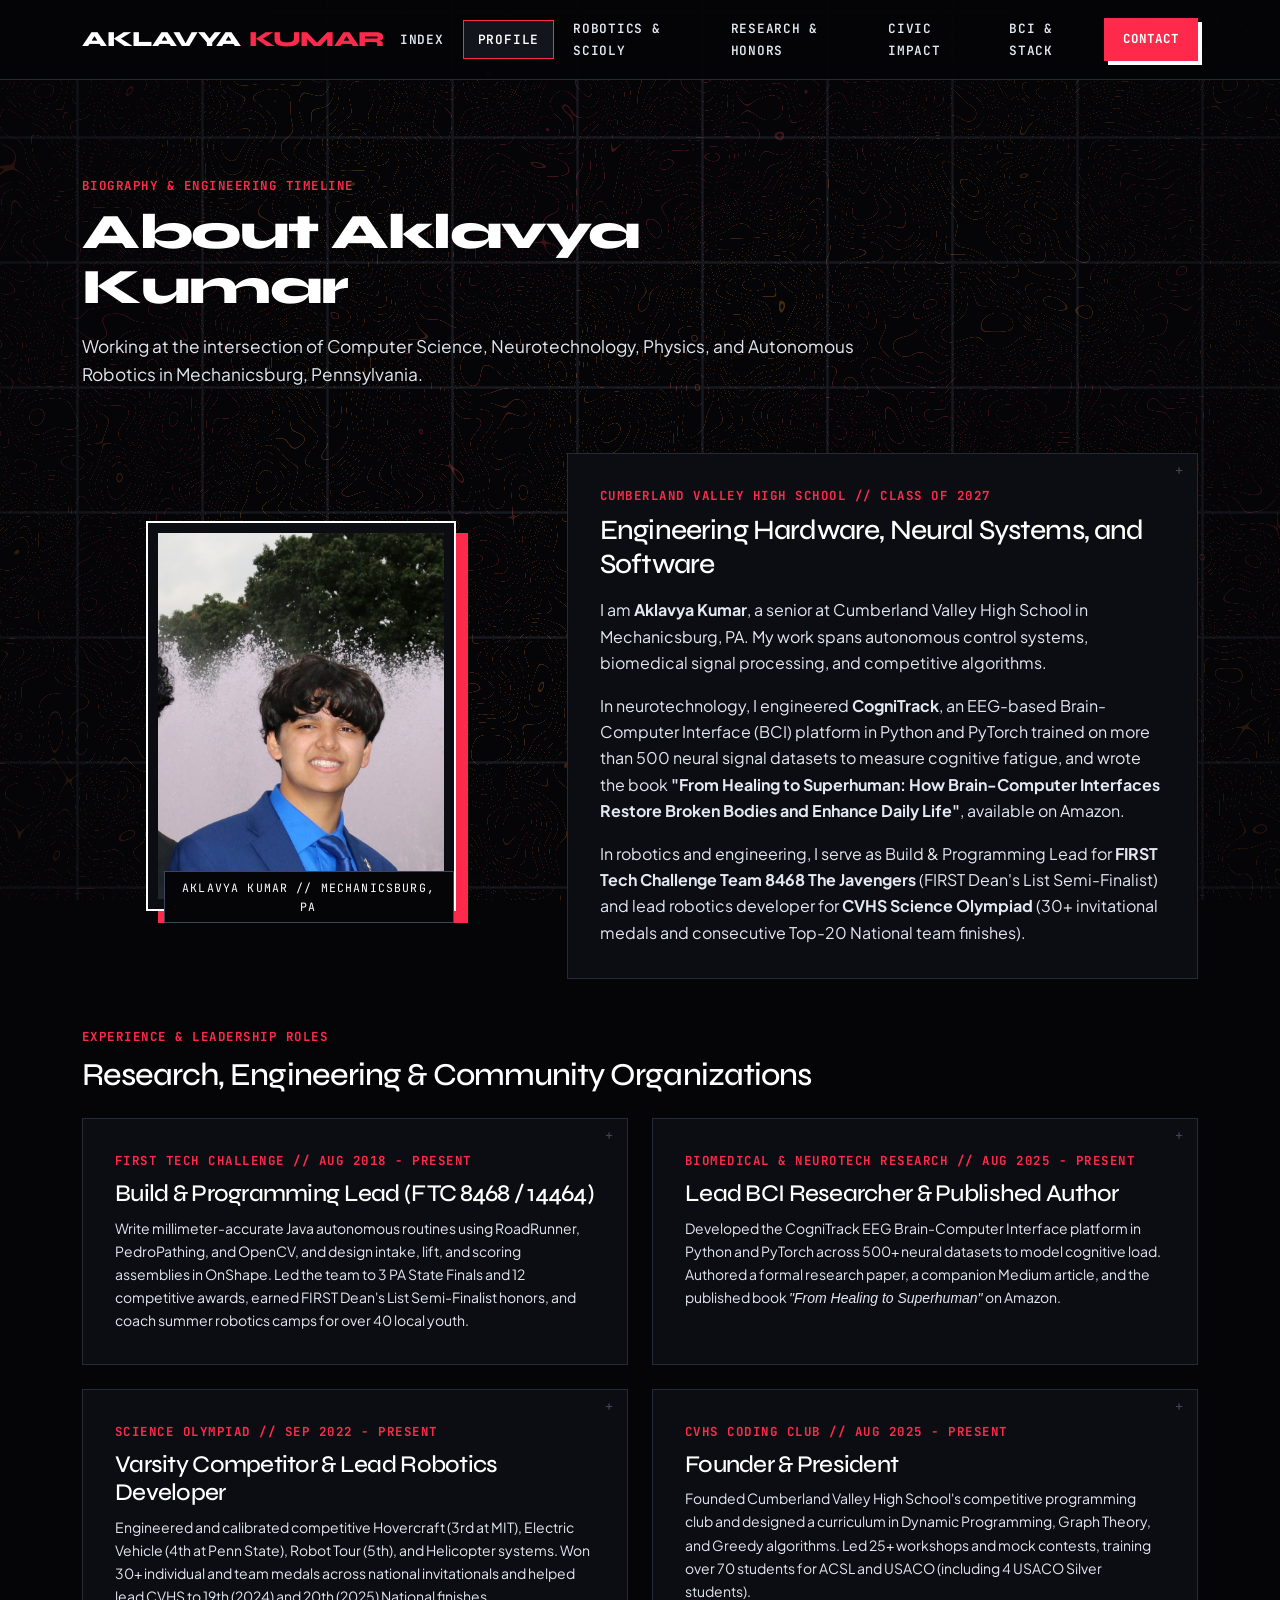
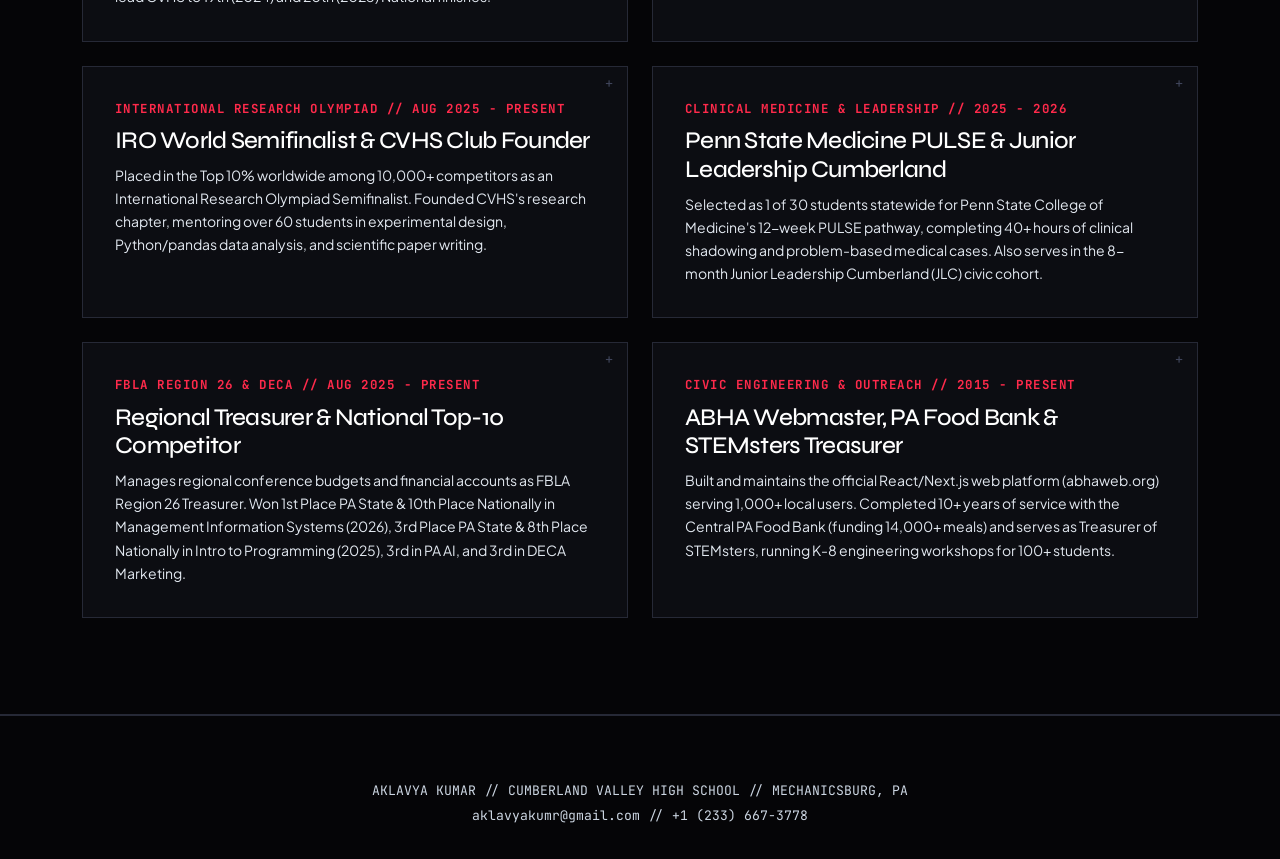
==== commit 16a75f77: "Add book cover, crop top-half portrait, update ftc-team.jpeg, separate research paper and Medium art" ====
--- a/about.html
+++ b/about.html
@@ -3,8 +3,11 @@
 <head>
     <meta charset="UTF-8">
     <meta name="viewport" content="width=device-width, initial-scale=1.0">
-    <meta name="description" content="About Aklavya Kumar | High School Senior (Batch of June 2027) at Cumberland Valley High School, Mechanicsburg PA. Complete Common App Activities & Executive Summary.">
-    <title>Aklavya Kumar | Executive Profile &amp; Activity Ledger</title>
+    <title>About Aklavya Kumar | Engineer, Researcher &amp; Author — Cumberland Valley High School</title>
+    <meta name="description" content="Biography and engineering background of Aklavya Kumar (Cumberland Valley High School, Mechanicsburg PA). Author of 'From Healing to Superhuman', CogniTrack BCI researcher, and FTC 8468 Robotics Lead.">
+    <meta name="keywords" content="About Aklavya Kumar, Aklavya Kumar Biography, Aklavya Kumar Cumberland Valley High School, Aklavya Kumar Mechanicsburg PA, Aklavya Kumar Author">
+    <meta name="robots" content="index, follow">
+    <link rel="canonical" href="https://aklavyakumar.vercel.app/about.html">
 
     <link rel="preconnect" href="https://fonts.googleapis.com">
     <link rel="preconnect" href="https://fonts.gstatic.com" crossorigin>
@@ -61,129 +64,120 @@
     <section class="section-padding">
         <div class="container">
             <div class="section-header">
-                <span class="mono-label">EXECUTIVE DOSSIER // CUMBERLAND VALLEY HIGH SCHOOL (BATCH OF JUNE 2027)</span>
-                <h1 class="section-title">Professional Summary &amp; Leadership Ledger</h1>
-                <p class="section-desc">Specializing in the convergence of Computer Science, Neurotechnology, Physics, and Autonomous Engineering.</p>
+                <span class="mono-label">BIOGRAPHY &amp; ENGINEERING TIMELINE</span>
+                <h1 class="section-title">About Aklavya Kumar</h1>
+                <p class="section-desc">Working at the intersection of Computer Science, Neurotechnology, Physics, and Autonomous Robotics in Mechanicsburg, Pennsylvania.</p>
             </div>
 
-            <!-- Portrait & Professional Summary -->
+            <!-- Portrait & Biography -->
             <div class="row align-items-center g-4 g-lg-5 mb-5">
                 <div class="col-lg-5 text-center order-1">
                     <div class="profile-frame">
-                        <img src="img/aklavya.jpg" alt="Aklavya Kumar" class="profile-img-main">
+                        <img src="img/aklavya.jpg" alt="Aklavya Kumar - Cumberland Valley High School" width="795" height="1072" class="profile-img-main">
                         <div class="profile-caption">AKLAVYA KUMAR // MECHANICSBURG, PA</div>
                     </div>
                 </div>
                 <div class="col-lg-7 order-2">
                     <div class="arch-panel">
-                        <span class="mono-label">EDUCATION // AUG 2021 - PRESENT (BATCH OF JUNE 2027)</span>
-                        <h2 class="h3 mb-3">Cumberland Valley High School</h2>
+                        <span class="mono-label">CUMBERLAND VALLEY HIGH SCHOOL // CLASS OF 2027</span>
+                        <h2 class="h3 mb-3">Engineering Hardware, Neural Systems, and Software</h2>
                         <p class="mb-3">
-                            High-achieving High School Senior and STEM leader specializing in the convergence of <strong>Computer Science, Biology, Physics, and Mathematics</strong>. Dedicated to engineering technology for social impact and advancing STEM education through interdisciplinary work in autonomous robotics and neurotechnology.
+                            I am <strong>Aklavya Kumar</strong>, a senior at Cumberland Valley High School in Mechanicsburg, PA. My work spans autonomous control systems, biomedical signal processing, and competitive algorithms.
+                        </p>
+                        <p class="mb-3">
+                            In neurotechnology, I engineered <strong>CogniTrack</strong>, an EEG-based Brain-Computer Interface (BCI) platform in Python and PyTorch trained on more than 500 neural signal datasets to measure cognitive fatigue, and wrote the book <strong>"From Healing to Superhuman: How Brain-Computer Interfaces Restore Broken Bodies and Enhance Daily Life"</strong>, available on Amazon.
                         </p>
                         <p class="mb-0">
-                            Author of the published book <strong>"From Healing to Superhuman"</strong> on Amazon, Lead Researcher of the <strong>CogniTrack EEG Brain-Computer Interface</strong> platform (500+ neural datasets), <strong>International Research Olympiad (IRO) Semifinalist</strong> (Top 10% of 10,000+ entrants), and Build &amp; Programming Lead for <strong>FTC 8468 The Javengers</strong> (FIRST Dean's List Semi-Finalist, Top 40 in PA).
+                            In robotics and engineering, I serve as Build &amp; Programming Lead for <strong>FIRST Tech Challenge Team 8468 The Javengers</strong> (FIRST Dean's List Semi-Finalist) and lead robotics developer for <strong>CVHS Science Olympiad</strong> (30+ invitational medals and consecutive Top-20 National team finishes).
                         </p>
                     </div>
                 </div>
             </div>
 
-            <!-- Complete 10-Activity Ledger (From Common App & Resume PDFs) -->
+            <!-- Natural Experience & Leadership Roles -->
             <div class="section-header mt-5 mb-4">
-                <span class="mono-label">COMPLETE ACTIVITY LOG // VERIFIED COMMITMENT &amp; METRICS</span>
-                <h2 class="h2">Leadership, Research &amp; Extracurricular Architecture</h2>
+                <span class="mono-label">EXPERIENCE &amp; LEADERSHIP ROLES</span>
+                <h2 class="h2">Research, Engineering &amp; Community Organizations</h2>
             </div>
 
-            <div class="row g-3">
-                <div class="col-12">
-                    <div class="ledger-row">
-                        <div class="d-flex flex-wrap justify-content-between align-items-center mb-1">
-                            <span class="mono-label mb-0">01 // ROBOTICS (GRADES 9, 10, 11, 12 // 10 HRS/WK, 36 WKS/YR)</span>
-                            <span class="ledger-badge">3 STATE FINALS + 12 AWARDS</span>
-                        </div>
-                        <h3 class="h5 text-white mb-1">Build &amp; Programming Lead, Dean's List Semi-Finalist | FIRST Tech Challenge (FTC 8468 / 14464)</h3>
-                        <p class="mb-0 small">Programmed millimeter-precise Java autonomous systems (RoadRunner, PedroPathing). Engineered intake, lift, and scoring mechanisms for a state-winning robot. Mentored 40+ youth. Named Dean's List Semi-Finalist (Top 40 in PA).</p>
+            <div class="row g-4">
+                <div class="col-md-6">
+                    <div class="arch-panel h-100">
+                        <span class="mono-label">FIRST TECH CHALLENGE // AUG 2018 - PRESENT</span>
+                        <h3 class="h4 mb-2">Build &amp; Programming Lead (FTC 8468 / 14464)</h3>
+                        <p class="small mb-0">
+                            Write millimeter-accurate Java autonomous routines using RoadRunner, PedroPathing, and OpenCV, and design intake, lift, and scoring assemblies in OnShape. Led the team to 3 PA State Finals and 12 competitive awards, earned FIRST Dean's List Semi-Finalist honors, and coach summer robotics camps for over 40 local youth.
+                        </p>
                     </div>
+                </div>
 
-                    <div class="ledger-row">
-                        <div class="d-flex flex-wrap justify-content-between align-items-center mb-1">
-                            <span class="mono-label mb-0">02 // SCIENCE &amp; ENGINEERING (GRADES 9, 10, 11, 12 // 6 HRS/WK, 30 WKS/YR)</span>
-                            <span class="ledger-badge">19TH &amp; 20TH NAT'L // 30+ MEDALS</span>
-                        </div>
-                        <h3 class="h5 text-white mb-1">Varsity Competitor &amp; Lead Robotics Developer | CVHS Science Olympiad</h3>
-                        <p class="mb-0 small">Led 20+ member team to consecutive Top-20 National finishes (19th in 2024, 20th in 2025); won 30+ individual and team build/lab awards at MIT, UPenn, Solon, and Penn State invitationals (3rd MIT Hovercraft, 4th PSU Electric Vehicle, 5th Robot Tour).</p>
+                <div class="col-md-6">
+                    <div class="arch-panel h-100">
+                        <span class="mono-label">BIOMEDICAL &amp; NEUROTECH RESEARCH // AUG 2025 - PRESENT</span>
+                        <h3 class="h4 mb-2">Lead BCI Researcher &amp; Published Author</h3>
+                        <p class="small mb-0">
+                            Developed the CogniTrack EEG Brain-Computer Interface platform in Python and PyTorch across 500+ neural datasets to model cognitive load. Authored a formal research paper, a companion Medium article, and the published book <em>"From Healing to Superhuman"</em> on Amazon.
+                        </p>
                     </div>
+                </div>
 
-                    <div class="ledger-row">
-                        <div class="d-flex flex-wrap justify-content-between align-items-center mb-1">
-                            <span class="mono-label mb-0">03 // BIOMEDICAL RESEARCH (GRADES 11, 12 // 5 HRS/WK, 30 WKS/YR)</span>
-                            <span class="ledger-badge">500+ NEURAL DATASETS</span>
-                        </div>
-                        <h3 class="h5 text-white mb-1">Lead Researcher &amp; Developer | Independent Biomedical &amp; BCI Research</h3>
-                        <p class="mb-0 small">Engineered EEG-based Brain-Computer Interface (BCI) platform in Python and PyTorch processing 500+ neural signal datasets to predict cognitive burnout; authored and published computational biomedical research paper.</p>
+                <div class="col-md-6">
+                    <div class="arch-panel h-100">
+                        <span class="mono-label">SCIENCE OLYMPIAD // SEP 2022 - PRESENT</span>
+                        <h3 class="h4 mb-2">Varsity Competitor &amp; Lead Robotics Developer</h3>
+                        <p class="small mb-0">
+                            Engineered and calibrated competitive Hovercraft (3rd at MIT), Electric Vehicle (4th at Penn State), Robot Tour (5th), and Helicopter systems. Won 30+ individual and team medals across national invitationals and helped lead CVHS to 19th (2024) and 20th (2025) National finishes.
+                        </p>
                     </div>
+                </div>
 
-                    <div class="ledger-row">
-                        <div class="d-flex flex-wrap justify-content-between align-items-center mb-1">
-                            <span class="mono-label mb-0">04 // INDEPENDENT PUBLICATION (GRADES 11, 12 // 2 HRS/WK, 15 WKS/YR)</span>
-                            <span class="ledger-badge">PUBLISHED ON AMAZON</span>
-                        </div>
-                        <h3 class="h5 text-white mb-1">Author &amp; Independent Writer | "From Healing to Superhuman"</h3>
-                        <p class="mb-0 small">Authored and published book on Amazon exploring Brain-Computer Interfaces (BCIs), medical therapeutics, cognitive enhancement, and human resilience; managed independent editing, formatting, and global retail distribution.</p>
+                <div class="col-md-6">
+                    <div class="arch-panel h-100">
+                        <span class="mono-label">CVHS CODING CLUB // AUG 2025 - PRESENT</span>
+                        <h3 class="h4 mb-2">Founder &amp; President</h3>
+                        <p class="small mb-0">
+                            Founded Cumberland Valley High School's competitive programming club and designed a curriculum in Dynamic Programming, Graph Theory, and Greedy algorithms. Led 25+ workshops and mock contests, training over 70 students for ACSL and USACO (including 4 USACO Silver students).
+                        </p>
                     </div>
+                </div>
 
-                    <div class="ledger-row">
-                        <div class="d-flex flex-wrap justify-content-between align-items-center mb-1">
-                            <span class="mono-label mb-0">05 // COMPUTER SCIENCE (GRADES 10, 11, 12 // 4 HRS/WK, 28 WKS/YR)</span>
-                            <span class="ledger-badge">25+ WORKSHOPS // 4 USACO SILVER</span>
-                        </div>
-                        <h3 class="h5 text-white mb-1">Founder &amp; President | Cumberland Valley High School Coding Club</h3>
-                        <p class="mb-0 small">Formulated ACSL and USACO curriculum in Dynamic Programming, Graph Theory, and Greedy algorithms; led 25+ workshops with mock contests; coached 70+ students to ACSL Finals and USACO Silver ranks (including 4 Silver-ranked students).</p>
+                <div class="col-md-6">
+                    <div class="arch-panel h-100">
+                        <span class="mono-label">INTERNATIONAL RESEARCH OLYMPIAD // AUG 2025 - PRESENT</span>
+                        <h3 class="h4 mb-2">IRO World Semifinalist &amp; CVHS Club Founder</h3>
+                        <p class="small mb-0">
+                            Placed in the Top 10% worldwide among 10,000+ competitors as an International Research Olympiad Semifinalist. Founded CVHS's research chapter, mentoring over 60 students in experimental design, Python/pandas data analysis, and scientific paper writing.
+                        </p>
                     </div>
+                </div>
 
-                    <div class="ledger-row">
-                        <div class="d-flex flex-wrap justify-content-between align-items-center mb-1">
-                            <span class="mono-label mb-0">06 // ACADEMIC RESEARCH (GRADES 11, 12 // 3 HRS/WK, 25 WKS/YR)</span>
-                            <span class="ledger-badge">TOP 10% GLOBALLY // 60+ MENTORED</span>
-                        </div>
-                        <h3 class="h5 text-white mb-1">CVHS Chapter Founder &amp; President | International Research Olympiad (IRO) Club</h3>
-                        <p class="mb-0 small">Pioneered school's first research program; mentored 60+ peers in quantitative, qualitative, and mixed-method research, Python/pandas data analysis, and scientific paper writing. International Semifinalist (Top 10% of 10k+ entrants).</p>
+                <div class="col-md-6">
+                    <div class="arch-panel h-100">
+                        <span class="mono-label">CLINICAL MEDICINE &amp; LEADERSHIP // 2025 - 2026</span>
+                        <h3 class="h4 mb-2">Penn State Medicine PULSE &amp; Junior Leadership Cumberland</h3>
+                        <p class="small mb-0">
+                            Selected as 1 of 30 students statewide for Penn State College of Medicine's 12-week PULSE pathway, completing 40+ hours of clinical shadowing and problem-based medical cases. Also serves in the 8-month Junior Leadership Cumberland (JLC) civic cohort.
+                        </p>
                     </div>
+                </div>
 
-                    <div class="ledger-row">
-                        <div class="d-flex flex-wrap justify-content-between align-items-center mb-1">
-                            <span class="mono-label mb-0">07 // CLINICAL MEDICINE &amp; CIVIC LEADERSHIP (GRADE 11 // 3 HRS/WK, 12-25 WKS/YR)</span>
-                            <span class="ledger-badge">1 OF 30 SELECTED STATEWIDE</span>
-                        </div>
-                        <h3 class="h5 text-white mb-1">Cohort Participant | Penn State College of Medicine PULSE &amp; Junior Leadership Cumberland (JLC)</h3>
-                        <p class="mb-0 small">Selected 1 of 30 statewide for 12-week Penn State Medicine pathway; completed 40+ hours of clinical shadowing, PBL medical cases, and hospital projects. Executed 10+ leadership workshops and civic initiatives in JLC.</p>
+                <div class="col-md-6">
+                    <div class="arch-panel h-100">
+                        <span class="mono-label">FBLA REGION 26 &amp; DECA // AUG 2025 - PRESENT</span>
+                        <h3 class="h4 mb-2">Regional Treasurer &amp; National Top-10 Competitor</h3>
+                        <p class="small mb-0">
+                            Manages regional conference budgets and financial accounts as FBLA Region 26 Treasurer. Won 1st Place PA State &amp; 10th Place Nationally in Management Information Systems (2026), 3rd Place PA State &amp; 8th Place Nationally in Intro to Programming (2025), 3rd in PA AI, and 3rd in DECA Marketing.
+                        </p>
                     </div>
+                </div>
 
-                    <div class="ledger-row">
-                        <div class="d-flex flex-wrap justify-content-between align-items-center mb-1">
-                            <span class="mono-label mb-0">08 // FINANCE &amp; BUSINESS (GRADES 10, 11, 12 // 3 HRS/WK, 28 WKS/YR)</span>
-                            <span class="ledger-badge">1ST PA // 8TH &amp; 10TH NAT'L</span>
-                        </div>
-                        <h3 class="h5 text-white mb-1">Region 26 Treasurer &amp; National Competitor | FBLA &amp; DECA</h3>
-                        <p class="mb-0 small">Managed Region 26 financial accounts and RLC event budgets; placed 1st in PA &amp; 10th Nationally in Management Information Systems (2026), 3rd in PA &amp; 8th Nationally in Intro to Programming (2025), 3rd in PA AI, and 3rd in DECA Principles of Marketing.</p>
-                    </div>
-
-                    <div class="ledger-row">
-                        <div class="d-flex flex-wrap justify-content-between align-items-center mb-1">
-                            <span class="mono-label mb-0">09 // K-8 STEM OUTREACH (GRADES 10, 11, 12 // 3 HRS/WK, 25 WKS/YR)</span>
-                            <span class="ledger-badge">6+ DRIVES // 100+ STUDENTS</span>
-                        </div>
-                        <h3 class="h5 text-white mb-1">Treasurer | STEMsters Club</h3>
-                        <p class="mb-0 small">Administered annual budgets and member dues for K-8 STEM outreach; spearheaded 6+ fundraising drives and directed interactive engineering workshops for 100+ students.</p>
-                    </div>
-
-                    <div class="ledger-row">
-                        <div class="d-flex flex-wrap justify-content-between align-items-center mb-1">
-                            <span class="mono-label mb-0">10 // CIVIC SERVICE &amp; WEB ENGINEERING (GRADES 9, 10, 11, 12 // 2 HRS/WK, 40 WKS/YR)</span>
-                            <span class="ledger-badge">1,000+ USERS // 14,000+ MEALS</span>
-                        </div>
-                        <h3 class="h5 text-white mb-1">Webmaster &amp; Volunteer Lead | Association of Bengalis in Harrisburg Area (ABHA) &amp; PA Food Bank</h3>
-                        <p class="mb-0 small">Engineered and deployed official community React/Next.js site (abhaweb.org) serving 1,000+ local users; completed 10+ years of Central Pennsylvania Food Bank service, raising funds to provide over 14,000 meals.</p>
+                <div class="col-md-6">
+                    <div class="arch-panel h-100">
+                        <span class="mono-label">CIVIC ENGINEERING &amp; OUTREACH // 2015 - PRESENT</span>
+                        <h3 class="h4 mb-2">ABHA Webmaster, PA Food Bank &amp; STEMsters Treasurer</h3>
+                        <p class="small mb-0">
+                            Built and maintains the official React/Next.js web platform (abhaweb.org) serving 1,000+ local users. Completed 10+ years of service with the Central PA Food Bank (funding 14,000+ meals) and serves as Treasurer of STEMsters, running K-8 engineering workshops for 100+ students.
+                        </p>
                     </div>
                 </div>
             </div>
@@ -194,7 +188,7 @@
 
     <footer>
         <div class="container text-center">
-            <p class="mono-meta mb-1">AKLAVYA KUMAR // CUMBERLAND VALLEY HIGH SCHOOL (BATCH OF JUNE 2027)</p>
+            <p class="mono-meta mb-1">AKLAVYA KUMAR // CUMBERLAND VALLEY HIGH SCHOOL // MECHANICSBURG, PA</p>
             <p class="mono-meta mb-0">aklavyakumr@gmail.com // +1 (233) 667-3778</p>
         </div>
     </footer>
--- a/style.css
+++ b/style.css
@@ -421,11 +421,11 @@
     line-height: 1.7;
 }
 
-/* Architectural Portrait Frame */
+/* Architectural Portrait Frame (Calibrated for 795x1072 Top-Half Portrait) */
 .profile-frame {
     position: relative;
-    width: 320px;
-    height: 360px;
+    width: 310px;
+    height: 390px;
     max-width: 85vw;
     margin: 0 auto;
     border: 2px solid var(--text-pure);
@@ -438,8 +438,9 @@
     width: 100%;
     height: 100%;
     object-fit: cover;
+    object-position: center top;
     display: block;
-    filter: contrast(1.06);
+    filter: contrast(1.04);
 }
 
 .profile-caption {
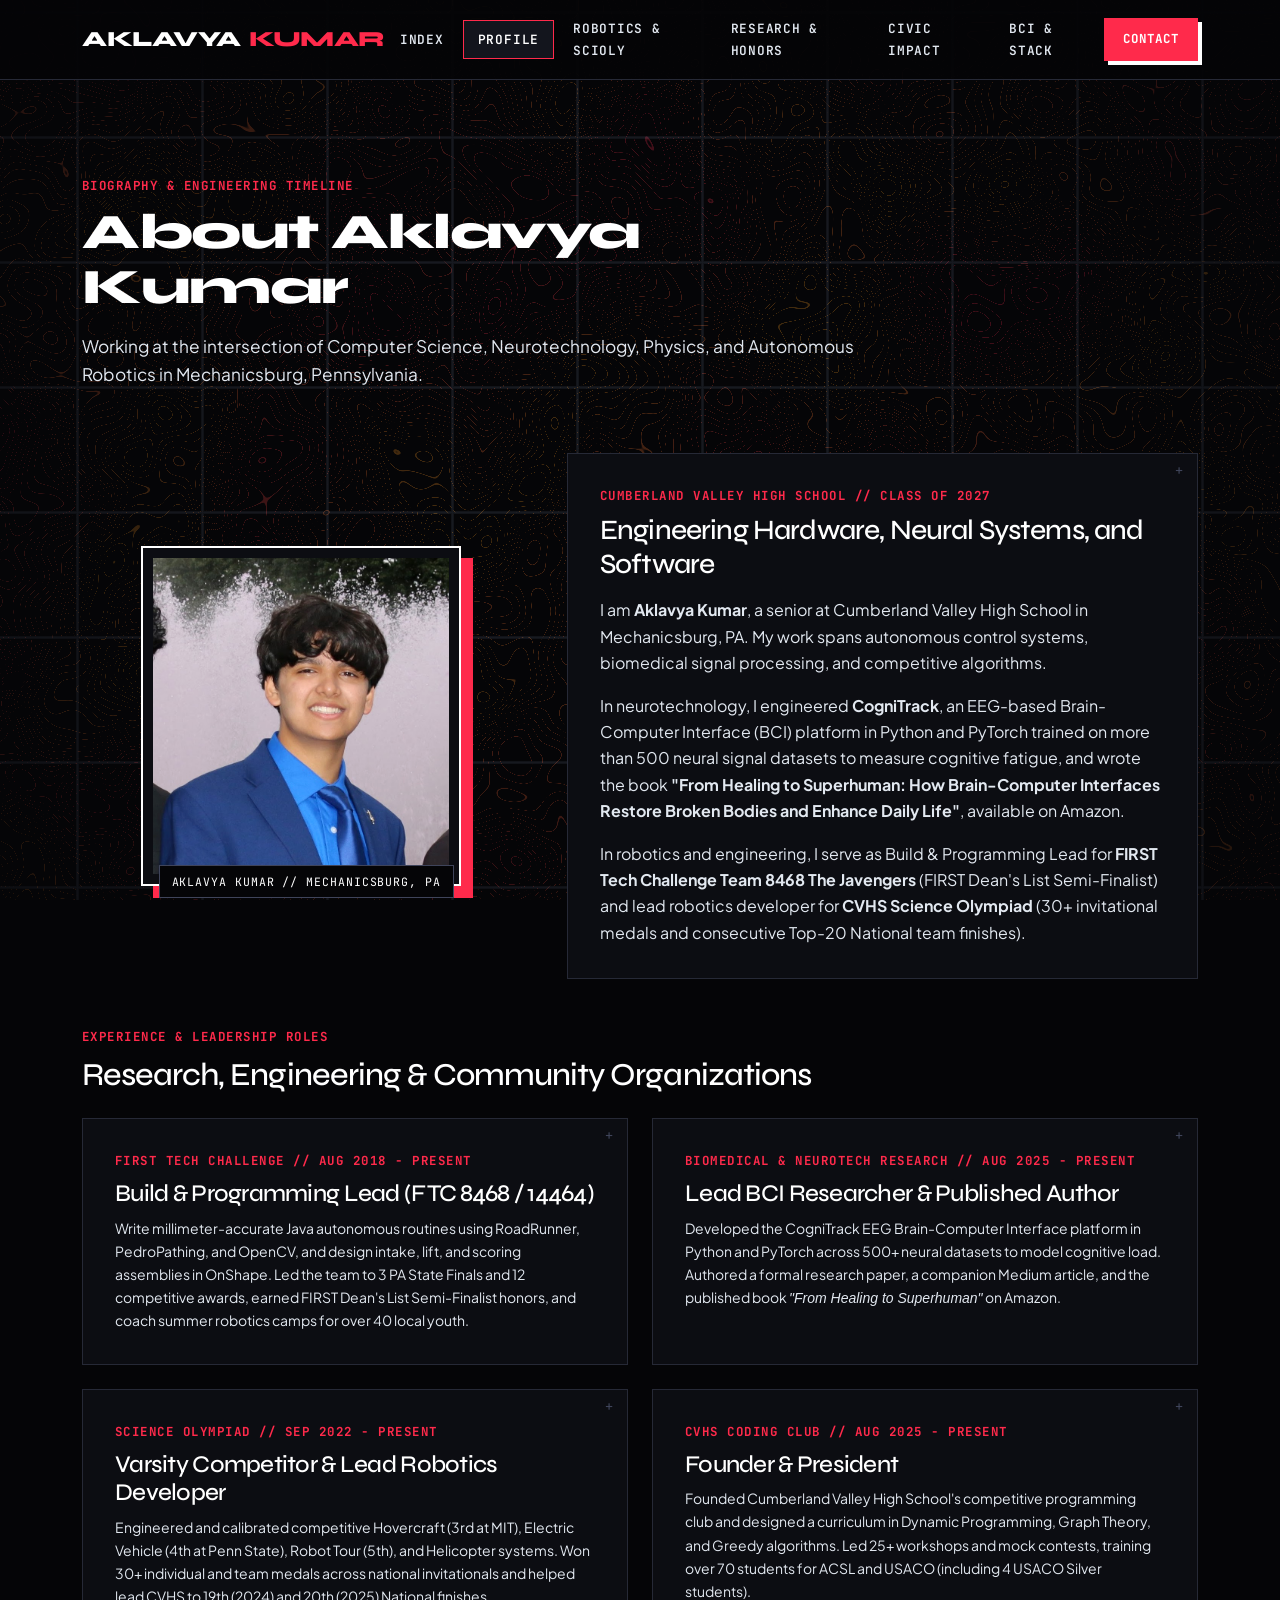
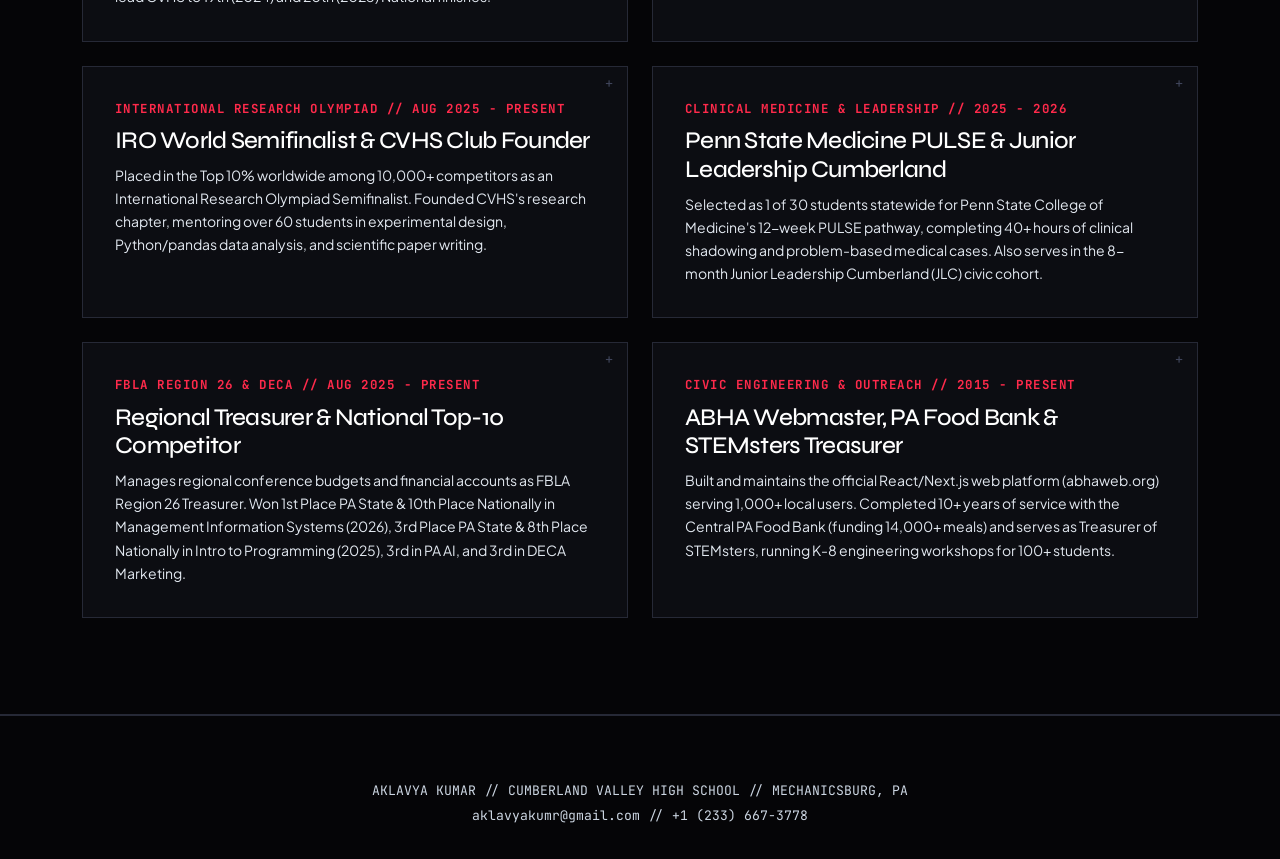
==== commit fdf3640a: "Reframe portrait crop higher and maximize SEO + Google AI Overviews structured data (ProfilePage, FA" ====
--- a/about.html
+++ b/about.html
@@ -73,7 +73,7 @@
             <div class="row align-items-center g-4 g-lg-5 mb-5">
                 <div class="col-lg-5 text-center order-1">
                     <div class="profile-frame">
-                        <img src="img/aklavya.jpg" alt="Aklavya Kumar - Cumberland Valley High School" width="795" height="1072" class="profile-img-main">
+                        <img src="img/aklavya.jpg" alt="Aklavya Kumar - Cumberland Valley High School" width="795" height="832" class="profile-img-main">
                         <div class="profile-caption">AKLAVYA KUMAR // MECHANICSBURG, PA</div>
                     </div>
                 </div>
--- a/style.css
+++ b/style.css
@@ -421,11 +421,11 @@
     line-height: 1.7;
 }
 
-/* Architectural Portrait Frame (Calibrated for 795x1072 Top-Half Portrait) */
+/* Architectural Portrait Frame (Calibrated for 795x832 Headshot Portrait) */
 .profile-frame {
     position: relative;
-    width: 310px;
-    height: 390px;
+    width: 320px;
+    height: 340px;
     max-width: 85vw;
     margin: 0 auto;
     border: 2px solid var(--text-pure);
@@ -438,7 +438,7 @@
     width: 100%;
     height: 100%;
     object-fit: cover;
-    object-position: center top;
+    object-position: center 15%;
     display: block;
     filter: contrast(1.04);
 }
@@ -447,7 +447,7 @@
     font-family: var(--font-mono);
     font-size: 0.72rem;
     text-transform: uppercase;
-    letter-spacing: 0.1em;
+    letter-spacing: 0.08em;
     background-color: var(--bg-obsidian);
     color: var(--text-pure);
     border: 1px solid var(--border-strong);
@@ -455,6 +455,7 @@
     position: absolute;
     bottom: -14px;
     left: 16px;
+    white-space: nowrap;
 }
 
 /* --- Telemetry Ledger Bar (Replaces Generic Stat Boxes) --- */
